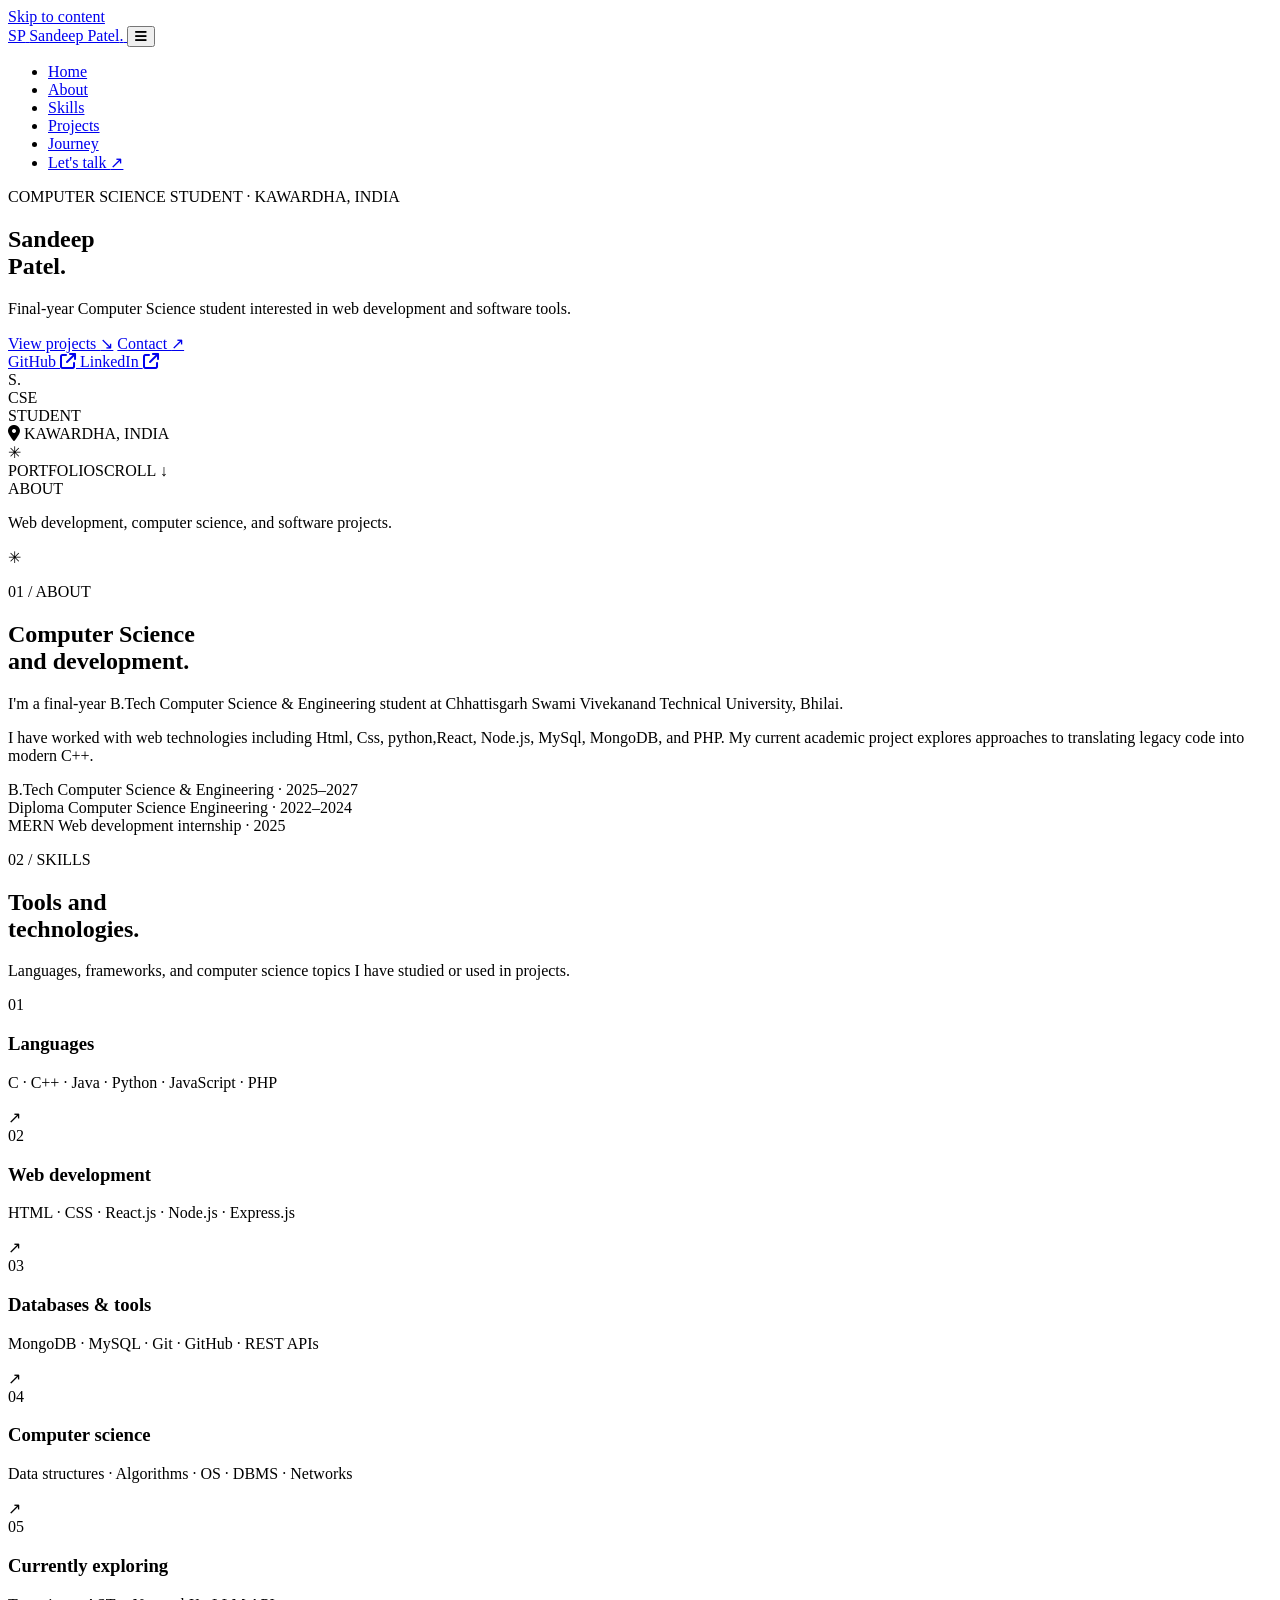
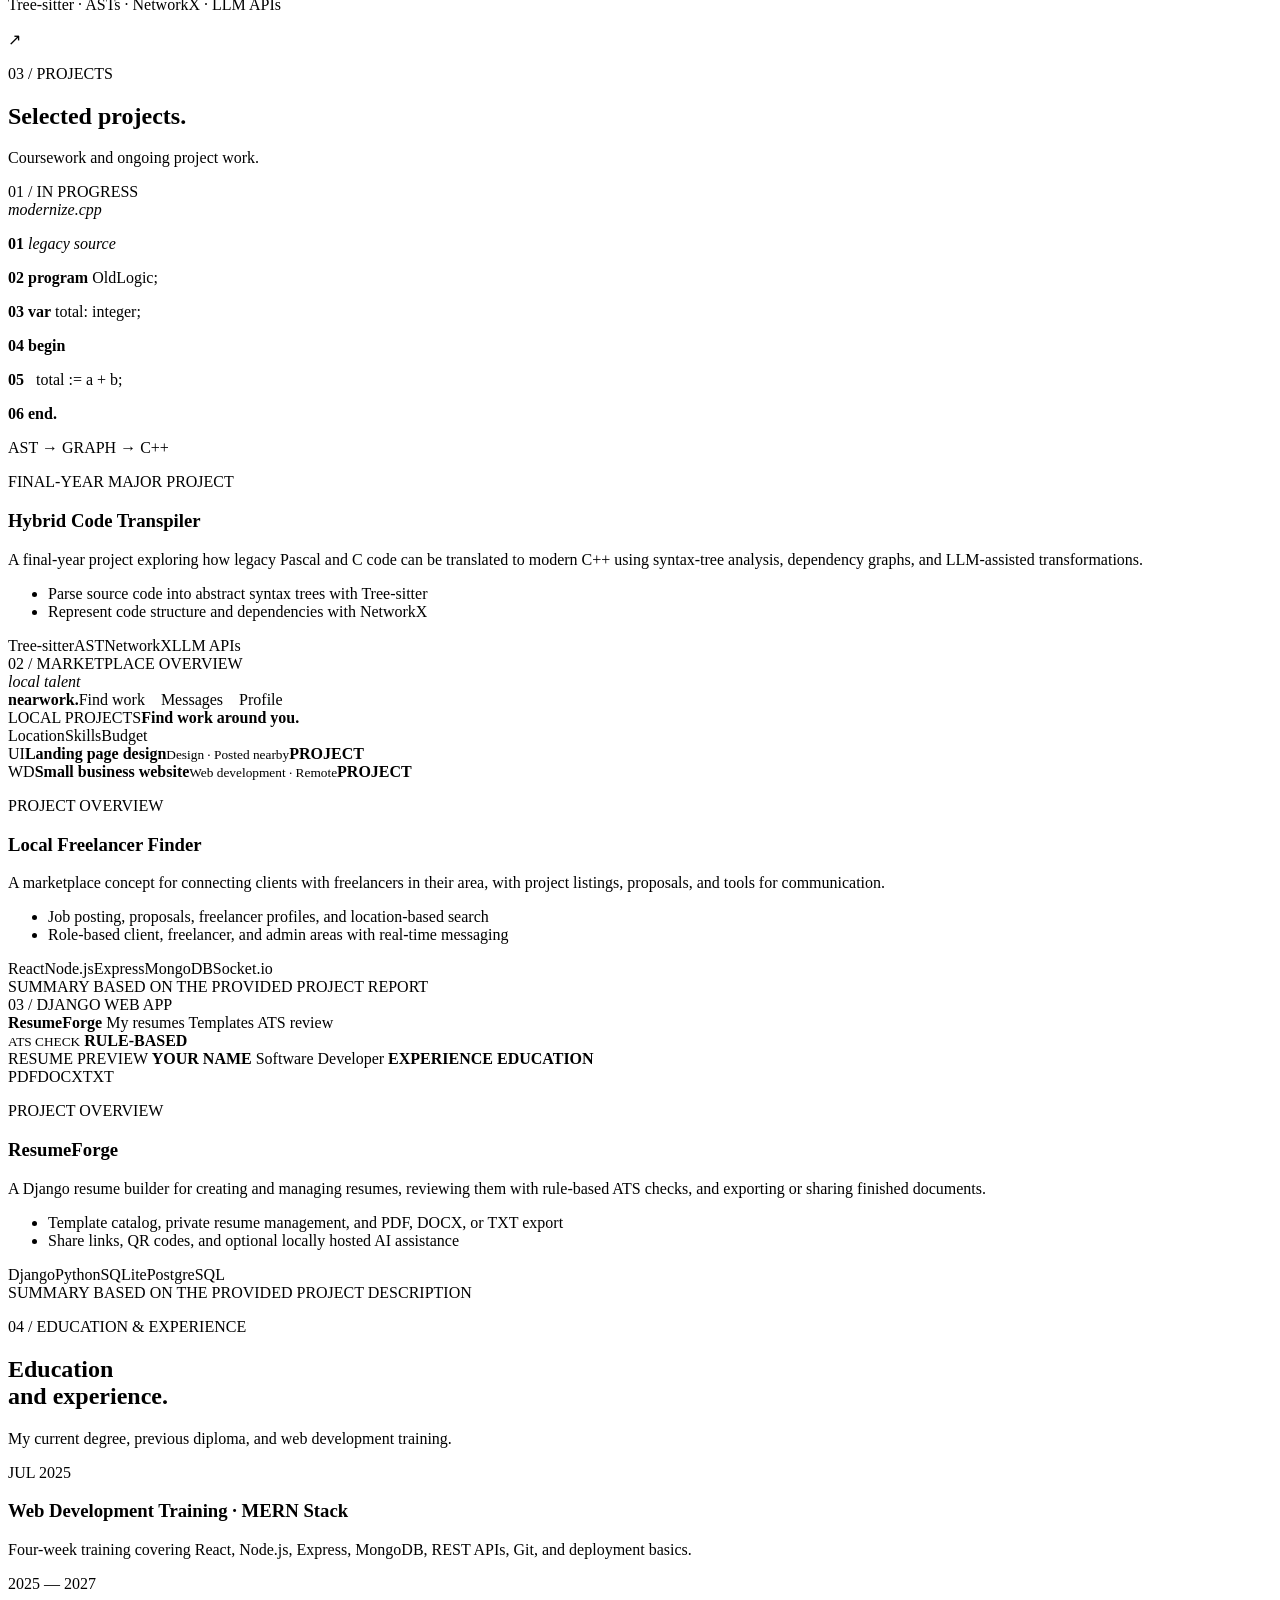
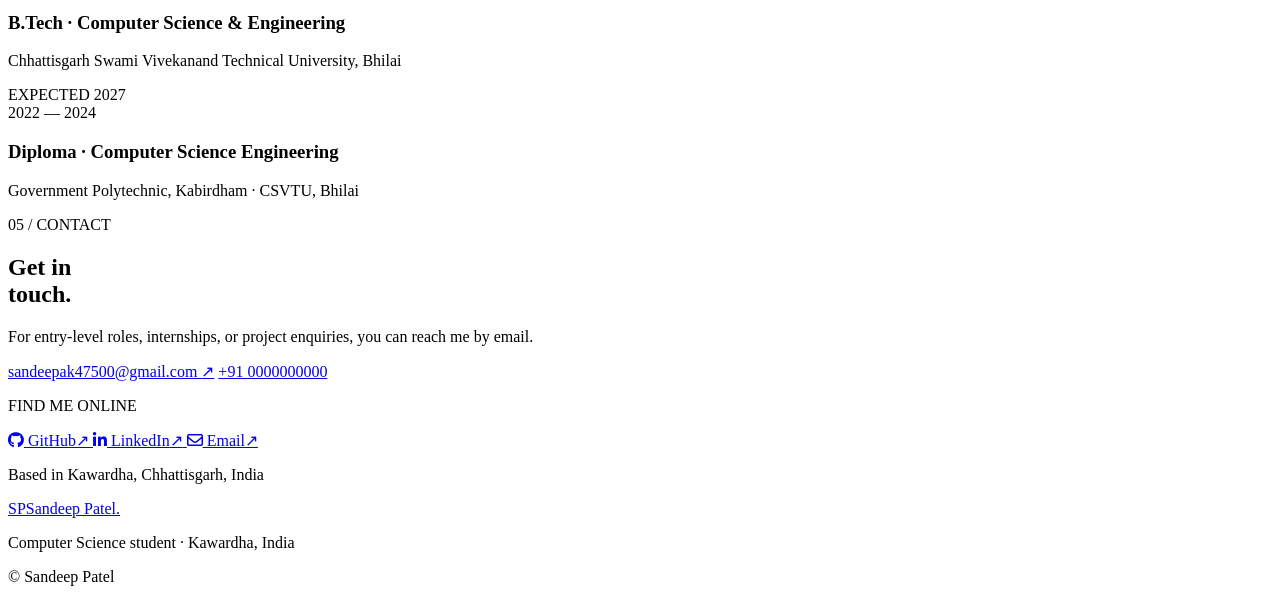
==== index.html @ 293a8e03 "Add files via upload" ====
<!DOCTYPE html>
<html lang="en">
<head>
  <meta charset="UTF-8" />
  <meta name="viewport" content="width=device-width, initial-scale=1.0" />
  <meta name="theme-color" content="#f6f7f4" />
  <meta
    name="description"
    content="Sandeep Patel is a Computer Science student and aspiring full-stack developer building practical web applications and exploring code modernization."
  />
  <meta property="og:type" content="website" />
  <meta property="og:title" content="Sandeep Patel |  Portfolio" />
  <meta
    property="og:description"
    content="Computer Science student, full-stack developer, and curious builder."
  />
  <link rel="preconnect" href="https://fonts.googleapis.com" />
  <link rel="preconnect" href="https://fonts.gstatic.com" crossorigin />
  <link
    href="https://fonts.googleapis.com/css2?family=DM+Mono:wght@400;500&family=DM+Sans:wght@400;500;600;700&family=Manrope:wght@400;500;600;700;800&display=swap"
    rel="stylesheet"
  />
  <link
    rel="stylesheet"
    href="https://cdnjs.cloudflare.com/ajax/libs/font-awesome/6.7.2/css/all.min.css"
  />
  <link rel="stylesheet" href="assets/css/style.css" />
  <script src="assets/js/script.js" defer></script>
  <title>Sandeep Patel |  Portfolio</title>
</head>
<body>
  <a class="skip-link" href="#main">Skip to content</a>

  <header class="site-header">
    <nav class="container navbar" aria-label="Main navigation">
      <a class="brand" href="#home" aria-label="Sandeep Patel, home">
        <span class="brand-mark">SP</span>
        <span>Sandeep Patel<span class="brand-dot">.</span></span>
      </a>

      <button
        class="menu-toggle"
        id="menu-toggle"
        type="button"
        aria-label="Open navigation menu"
        aria-expanded="false"
        aria-controls="nav-links"
      >
        <i class="fa-solid fa-bars" aria-hidden="true"></i>
      </button>

      <ul class="nav-links" id="nav-links">
        <li><a class="nav-link active" href="#home">Home</a></li>
        <li><a class="nav-link" href="#about">About</a></li>
        <li><a class="nav-link" href="#skills">Skills</a></li>
        <li><a class="nav-link" href="#projects">Projects</a></li>
        <li><a class="nav-link" href="#education">Journey</a></li>
        <li><a class="nav-link nav-cta" href="#contact">Let&apos;s talk <span aria-hidden="true">↗</span></a></li>
      </ul>
    </nav>
  </header>

  <main id="main">
    <section class="hero section" id="home">
      <div class="container hero-grid">
        <div class="hero-copy">
          <p class="eyebrow"><span class="availability-dot"></span> COMPUTER SCIENCE STUDENT · KAWARDHA, INDIA</p>
          <h1>Sandeep<br /><span class="serif-accent">Patel.</span></h1>
          <p class="hero-lede">
            Final-year Computer Science student interested in web development
            and software tools.
          </p>
          <div class="hero-actions">
            <a class="button button-dark" href="#projects">View projects <span aria-hidden="true">↘</span></a>
            <a class="text-link" href="#contact">Contact <span aria-hidden="true">↗</span></a>
          </div>
          <div class="social-links" aria-label="Social profiles">
            <a href="https://github.com/sandeep-sp09" target="_blank" rel="noopener noreferrer">
              GitHub <i class="fa-solid fa-arrow-up-right-from-square" aria-hidden="true"></i>
            </a>
            <a href="https://tinyurl.com/y2w8p4ww" target="_blank" rel="noopener noreferrer">
              LinkedIn <i class="fa-solid fa-arrow-up-right-from-square" aria-hidden="true"></i>
            </a>
          </div>
        </div>

        <div class="hero-art" aria-label="Sandeep Patel, computer science student">
          <div class="art-ring ring-one"></div>
          <div class="art-ring ring-two"></div>
          <div class="hero-monogram" aria-hidden="true">S<span>.</span></div>
          <div class="art-note note-top"><span>CSE</span><br />STUDENT</div>
          <div class="art-note note-bottom"><i class="fa-solid fa-location-dot" aria-hidden="true"></i> KAWARDHA, INDIA</div>
          <div class="art-spark" aria-hidden="true">✳</div>
        </div>
      </div>
      <div class="container hero-footer">
        <span>PORTFOLIO</span><span class="hero-rule" aria-hidden="true"></span><span>SCROLL ↓</span>
      </div>
    </section>

    <div class="statement-band">
      <div class="container statement-inner">
        <span class="eyebrow">ABOUT</span>
        <p>Web development, computer science, and software projects.</p>
        <span class="statement-star" aria-hidden="true">✳</span>
      </div>
    </div>

    <section class="section about-section" id="about">
      <div class="container">
        <div class="two-column">
          <div class="section-heading">
            <p class="eyebrow">01 / ABOUT</p>
            <h2>Computer Science<br /><span class="serif-accent">and development.</span></h2>
          </div>
          <div class="about-copy">
            <p class="body-lede">
              I&apos;m a final-year B.Tech Computer Science &amp; Engineering student
              at Chhattisgarh Swami Vivekanand Technical University, Bhilai.
            </p>
            <p>
              I have worked with web technologies including Html, Css, python,React, Node.js,
              MySql, MongoDB, and PHP. My current academic project explores
              approaches to translating legacy code into modern C++.
            </p>
          </div>
        </div>

        <div class="highlights" aria-label="Education and experience">
          <article class="highlight">
            <span class="highlight-value">B.Tech</span>
            <span class="highlight-caption">Computer Science &amp; Engineering · 2025–2027</span>
          </article>
          <article class="highlight">
            <span class="highlight-value">Diploma</span>
            <span class="highlight-caption">Computer Science Engineering · 2022–2024</span>
          </article>
          <article class="highlight">
            <span class="highlight-value">MERN</span>
            <span class="highlight-caption">Web development internship · 2025</span>
          </article>
        </div>
      </div>
    </section>

    <section class="section skills-section" id="skills">
      <div class="container skills-layout">
        <div class="section-heading">
          <p class="eyebrow">02 / SKILLS</p>
          <h2>Tools and<br /><span class="serif-accent">technologies.</span></h2>
          <p class="section-note">Languages, frameworks, and computer science topics I have studied or used in projects.</p>
        </div>
        <div class="skill-list">
          <article class="skill-row">
            <span class="skill-number">01</span>
            <div><h3>Languages</h3><p>C · C++ · Java · Python · JavaScript · PHP</p></div>
            <span class="skill-arrow" aria-hidden="true">↗</span>
          </article>
          <article class="skill-row">
            <span class="skill-number">02</span>
            <div><h3>Web development</h3><p>HTML · CSS · React.js · Node.js · Express.js</p></div>
            <span class="skill-arrow" aria-hidden="true">↗</span>
          </article>
          <article class="skill-row">
            <span class="skill-number">03</span>
            <div><h3>Databases &amp; tools</h3><p>MongoDB · MySQL · Git · GitHub · REST APIs</p></div>
            <span class="skill-arrow" aria-hidden="true">↗</span>
          </article>
          <article class="skill-row">
            <span class="skill-number">04</span>
            <div><h3>Computer science</h3><p>Data structures · Algorithms · OS · DBMS · Networks</p></div>
            <span class="skill-arrow" aria-hidden="true">↗</span>
          </article>
          <article class="skill-row">
            <span class="skill-number">05</span>
            <div><h3>Currently exploring</h3><p>Tree-sitter · ASTs · NetworkX · LLM APIs</p></div>
            <span class="skill-arrow" aria-hidden="true">↗</span>
          </article>
        </div>
      </div>
    </section>

    <section class="section projects-section" id="projects">
      <div class="container">
        <div class="projects-heading">
          <div class="section-heading">
            <p class="eyebrow">03 / PROJECTS</p>
                <h2>Selected <span class="serif-accent">projects.</span></h2>
          </div>
          <p class="section-note">Coursework and ongoing project work.</p>
        </div>

        <div class="project-grid">
          <article class="project-card project-dark">
            <div class="project-art transpiler-art" aria-hidden="true">
              <span class="project-index">01 / IN PROGRESS</span>
              <div class="terminal-window">
                <div class="terminal-heading"><span></span><span></span><span></span><i>modernize.cpp</i></div>
                <div class="terminal-code">
                  <p><b>01</b> <em>legacy source</em></p>
                  <p><b>02</b> <strong>program</strong> OldLogic;</p>
                  <p><b>03</b> <strong>var</strong> total: integer;</p>
                  <p><b>04</b> <strong>begin</strong></p>
                  <p><b>05</b> &nbsp; total := a + b;</p>
                  <p><b>06</b> <strong>end.</strong></p>
                </div>
                <div class="pipeline">AST <span>→</span> GRAPH <span>→</span> C++</div>
              </div>
            </div>
            <div class="project-content">
              <p class="eyebrow">FINAL-YEAR MAJOR PROJECT</p>
              <h3>Hybrid Code Transpiler</h3>
              <p>
                A final-year project exploring how legacy Pascal and C code can
                be translated to modern C++ using syntax-tree analysis,
                dependency graphs, and LLM-assisted transformations.
              </p>
              <ul class="project-points">
                <li>Parse source code into abstract syntax trees with Tree-sitter</li>
                <li>Represent code structure and dependencies with NetworkX</li>
              </ul>
              <div class="tag-list"><span>Tree-sitter</span><span>AST</span><span>NetworkX</span><span>LLM APIs</span></div>
            </div>
          </article>

          <article class="project-card">
            <div class="project-art freelancer-art" aria-hidden="true">
              <span class="project-index">02 / MARKETPLACE OVERVIEW</span>
              <div class="freelance-browser">
                <div class="freelance-browser-bar"><span></span><span></span><span></span><i>local talent</i></div>
                <div class="freelance-dashboard">
                  <div class="freelance-nav"><b>nearwork<span>.</span></b><span>Find work &nbsp;&nbsp; Messages &nbsp;&nbsp; Profile</span></div>
                  <div class="freelance-intro"><span>LOCAL PROJECTS</span><b>Find work around you.</b></div>
                  <div class="freelance-filters"><span>Location</span><span>Skills</span><span>Budget</span></div>
                  <div class="freelance-job"><span class="job-avatar">UI</span><span><b>Landing page design</b><small>Design · Posted nearby</small></span><strong>PROJECT</strong></div>
                  <div class="freelance-job"><span class="job-avatar job-avatar-alt">WD</span><span><b>Small business website</b><small>Web development · Remote</small></span><strong>PROJECT</strong></div>
                </div>
              </div>
            </div>
            <div class="project-content">
              <p class="eyebrow">PROJECT OVERVIEW</p>
              <h3>Local Freelancer Finder</h3>
              <p>
                A marketplace concept for connecting clients with freelancers
                in their area, with project listings, proposals, and tools for
                communication.
              </p>
              <ul class="project-points">
                <li>Job posting, proposals, freelancer profiles, and location-based search</li>
                <li>Role-based client, freelancer, and admin areas with real-time messaging</li>
              </ul>
              <div class="tag-list"><span>React</span><span>Node.js</span><span>Express</span><span>MongoDB</span><span>Socket.io</span></div>
              <span class="overview-note">SUMMARY BASED ON THE PROVIDED PROJECT REPORT</span>
            </div>
          </article>

          <article class="project-card">
            <div class="project-art resumeforge-art" aria-hidden="true">
              <span class="project-index">03 / DJANGO WEB APP</span>
              <div class="resume-editor">
                <div class="resume-tools">
                  <b>ResumeForge</b>
                  <span>My resumes</span>
                  <span>Templates</span>
                  <span>ATS review</span>
                  <div class="ats-meter"><small>ATS CHECK</small>                  <b>RULE-BASED</b><i><span></span></i></div>
                </div>
                <div class="resume-page">
                  <span class="resume-page-kicker">RESUME PREVIEW</span>
                  <b class="resume-person">YOUR NAME</b>
                  <span class="resume-role">Software Developer</span>
                  <span class="resume-divider"></span>
                  <b>EXPERIENCE</b>
                  <i></i><i></i><i class="short-line"></i>
                  <b>EDUCATION</b>
                  <i></i><i class="short-line"></i>
                  <div class="resume-export"><span>PDF</span><span>DOCX</span><span>TXT</span></div>
                </div>
              </div>
            </div>
            <div class="project-content">
              <p class="eyebrow">PROJECT OVERVIEW</p>
              <h3>ResumeForge</h3>
              <p>
                A Django resume builder for creating and managing resumes,
                reviewing them with rule-based ATS checks, and exporting or
                sharing finished documents.
              </p>
              <ul class="project-points">
                <li>Template catalog, private resume management, and PDF, DOCX, or TXT export</li>
                <li>Share links, QR codes, and optional locally hosted AI assistance</li>
              </ul>
              <div class="tag-list"><span>Django</span><span>Python</span><span>SQLite</span><span>PostgreSQL</span></div>
              <span class="overview-note">SUMMARY BASED ON THE PROVIDED PROJECT DESCRIPTION</span>
            </div>
          </article>
        </div>
      </div>
    </section>

    <section class="section journey-section" id="education">
      <div class="container journey-layout">
        <div class="section-heading">
          <p class="eyebrow">04 / EDUCATION &amp; EXPERIENCE</p>
          <h2>Education<br /><span class="serif-accent">and experience.</span></h2>
          <p class="section-note">My current degree, previous diploma, and web development training.</p>
        </div>
        <div class="timeline">
          <article class="timeline-item">
            <span class="timeline-date">JUL 2025</span>
            <div><h3>Web Development Training · MERN Stack</h3><p>Four-week training covering React, Node.js, Express, MongoDB, REST APIs, Git, and deployment basics.</p></div>
          </article>
          <article class="timeline-item">
            <span class="timeline-date">2025 — 2027</span>
            <div><h3>B.Tech · Computer Science &amp; Engineering</h3><p>Chhattisgarh Swami Vivekanand Technical University, Bhilai</p><span class="timeline-meta">EXPECTED 2027</span></div>
          </article>
          <article class="timeline-item">
            <span class="timeline-date">2022 — 2024</span>
            <div><h3>Diploma · Computer Science Engineering</h3><p>Government Polytechnic, Kabirdham · CSVTU, Bhilai</p></div>
          </article>
        </div>
      </div>
    </section>

    <section class="section contact-section" id="contact">
      <div class="container contact-layout">
        <div class="contact-copy">
          <p class="eyebrow">05 / CONTACT</p>
          <h2>Get in<br /><span class="serif-accent">touch.</span></h2>
          <p>For entry-level roles, internships, or project enquiries, you can reach me by email.</p>
          <a class="contact-email" href="mailto:sandeepak47500@gmail.com">sandeepak47500@gmail.com <span aria-hidden="true">↗</span></a>
          <a class="contact-phone" href="tel:+91">+91 0000000000</a>
        </div>
        <div class="contact-card">
          <p class="eyebrow">FIND ME ONLINE</p>
          <a href="https://github.com/sandeep-sp09" target="_blank" rel="noopener noreferrer">
            <span><i class="fa-brands fa-github" aria-hidden="true"></i> GitHub</span><span aria-hidden="true">↗</span>
          </a>
          <a href="https://tinyurl.com/y2w8p4ww" target="_blank" rel="noopener noreferrer">
            <span><i class="fa-brands fa-linkedin-in" aria-hidden="true"></i> LinkedIn</span><span aria-hidden="true">↗</span>
          </a>
          <a href="mailto:sandeepak47500@gmail.com">
            <span><i class="fa-regular fa-envelope" aria-hidden="true"></i> Email</span><span aria-hidden="true">↗</span>
          </a>
          <p class="contact-card-note"><span class="availability-dot"></span> Based in Kawardha, Chhattisgarh, India</p>
        </div>
      </div>
    </section>
  </main>

  <footer class="site-footer">
    <div class="container footer-inner">
      <a class="brand footer-brand" href="#home"><span class="brand-mark">SP</span><span>Sandeep Patel<span class="brand-dot">.</span></span></a>
      <p>Computer Science student · Kawardha, India</p>
      <span class="footer-copyright">© <span id="current-year"></span> Sandeep Patel</span>
    </div>
  </footer>
</body>
</html>
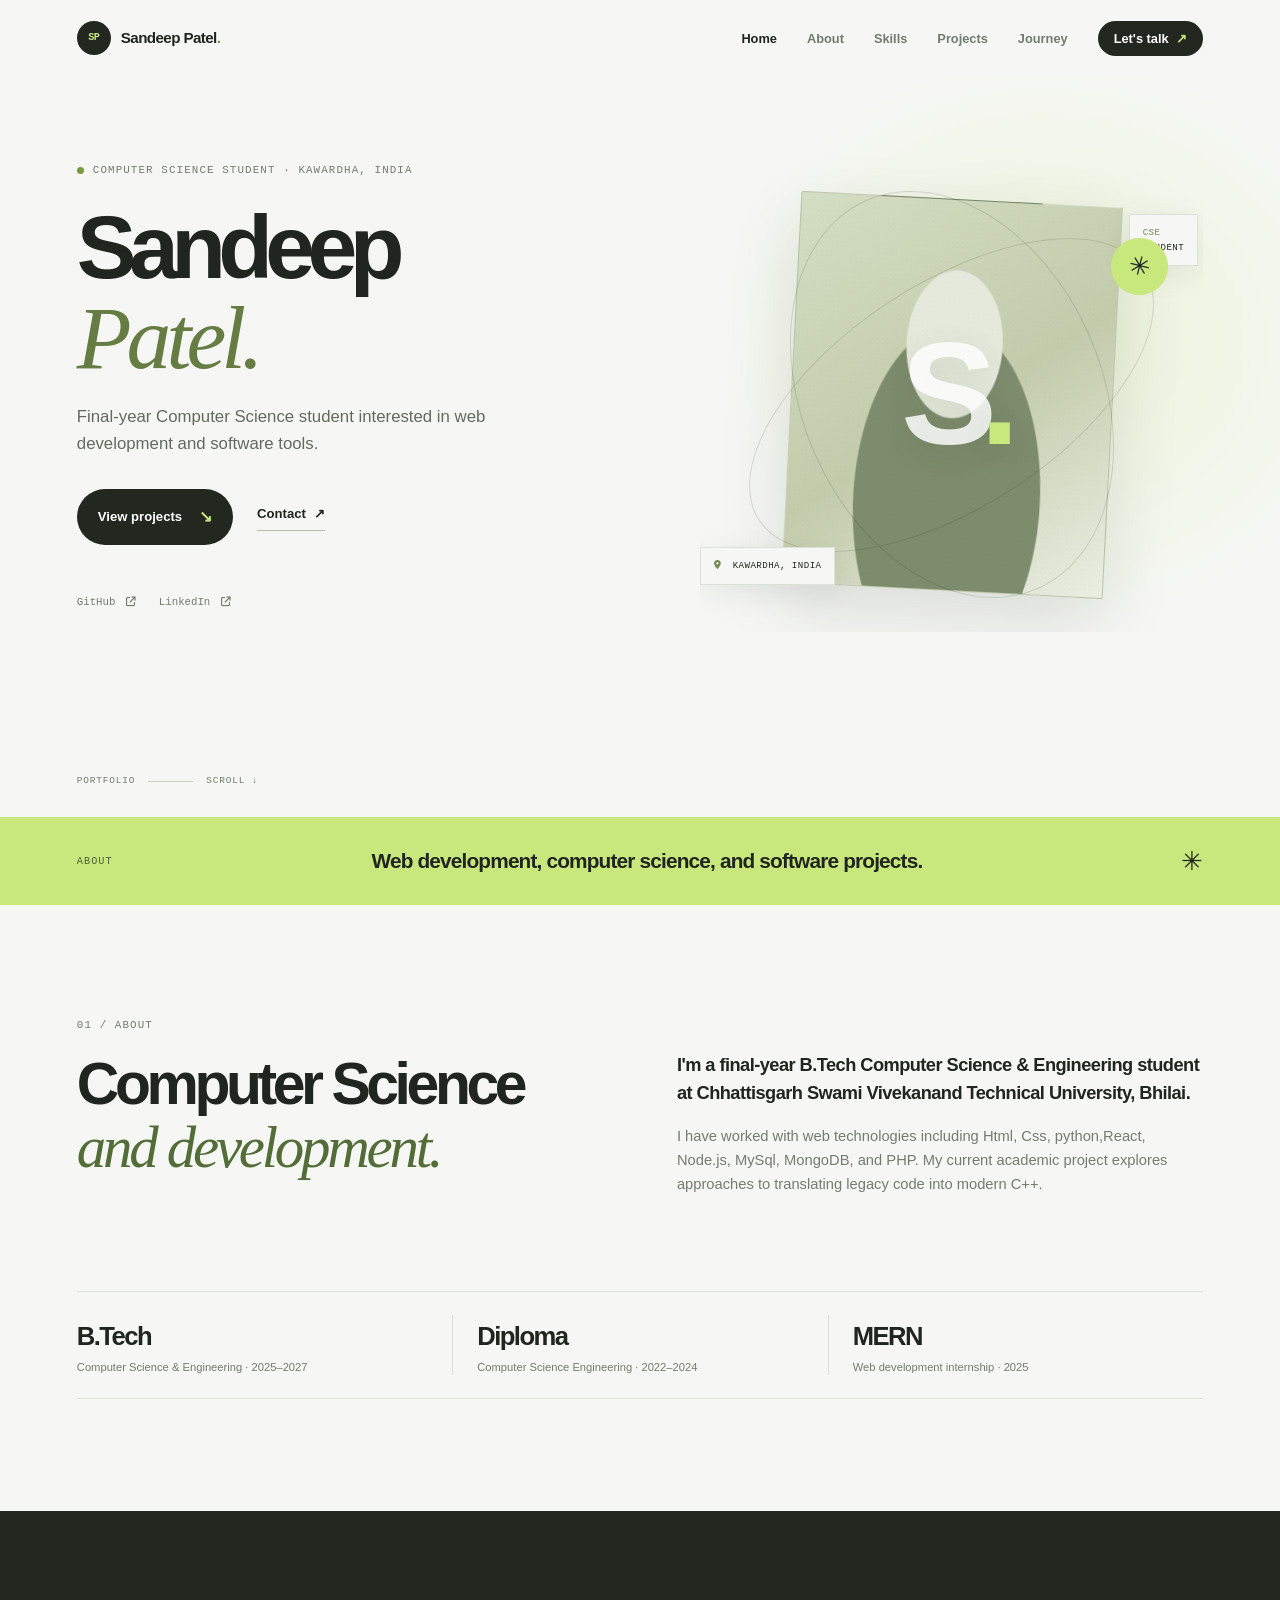
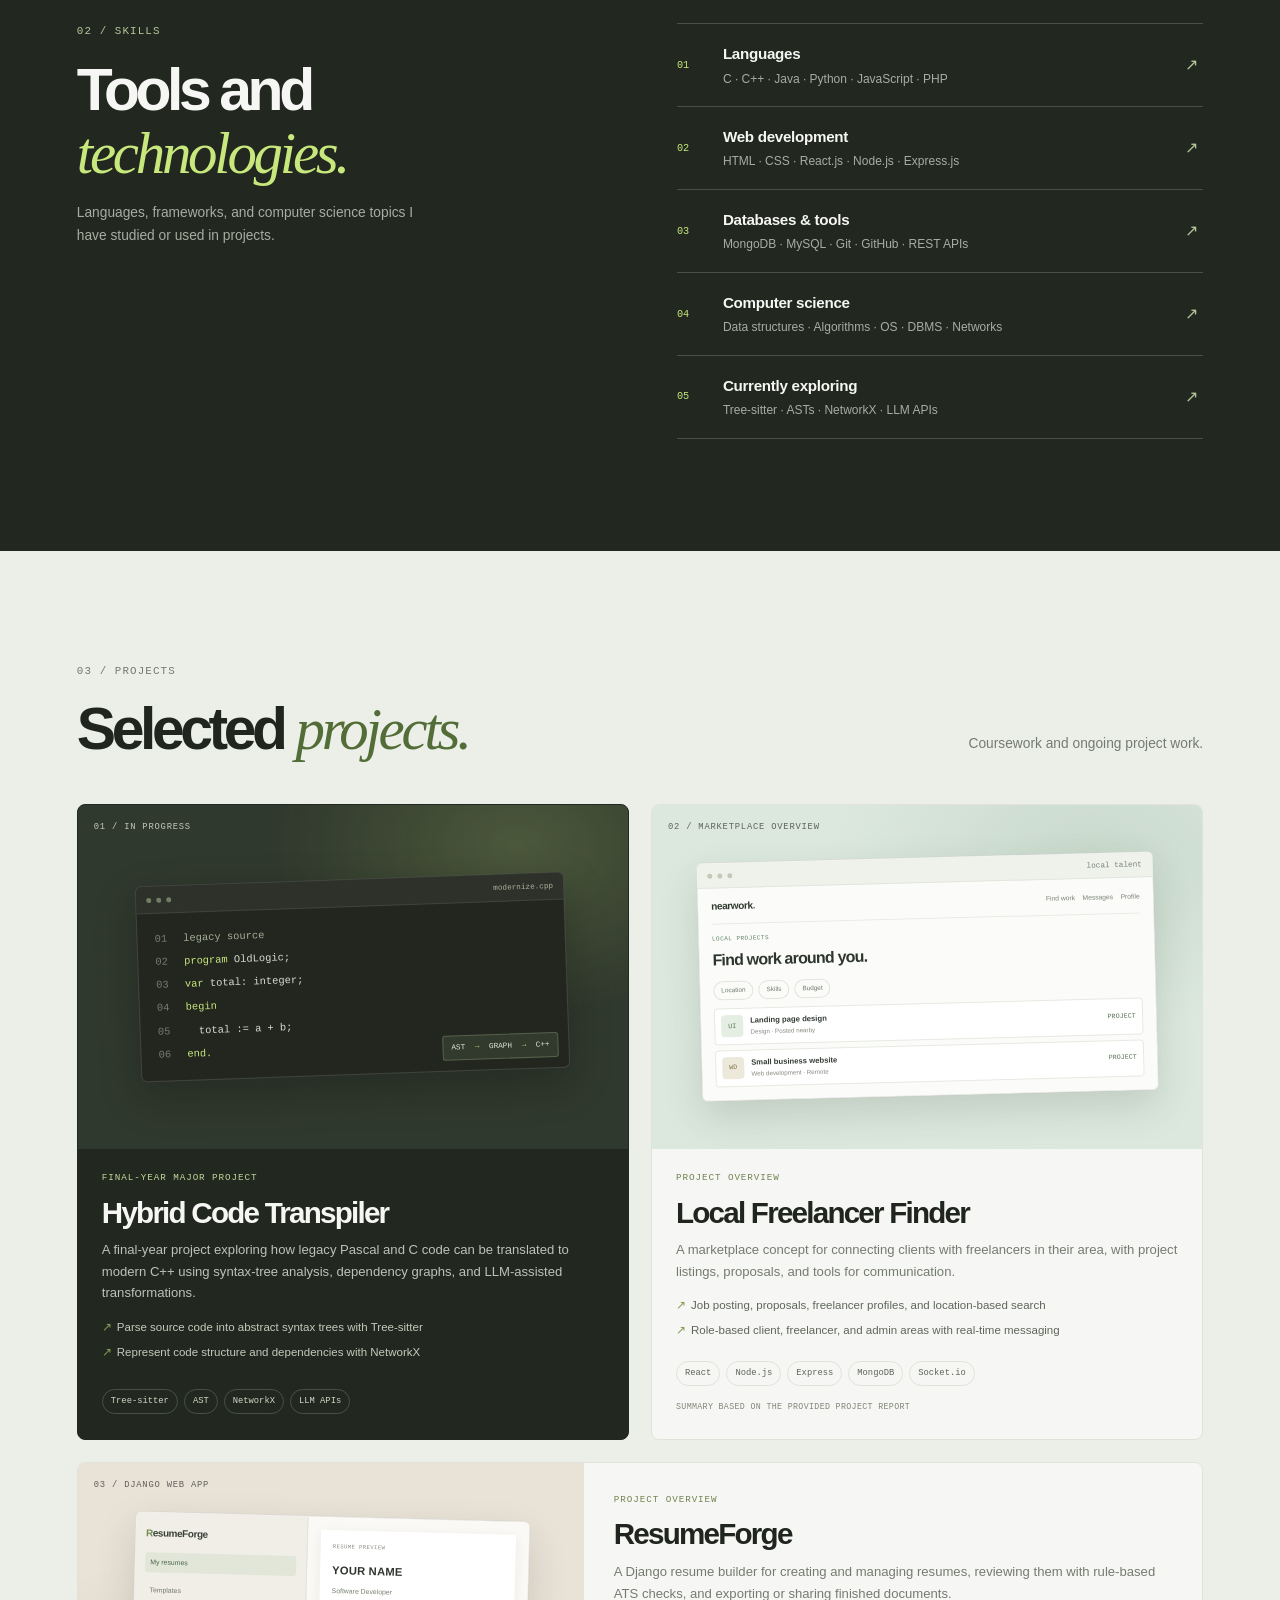
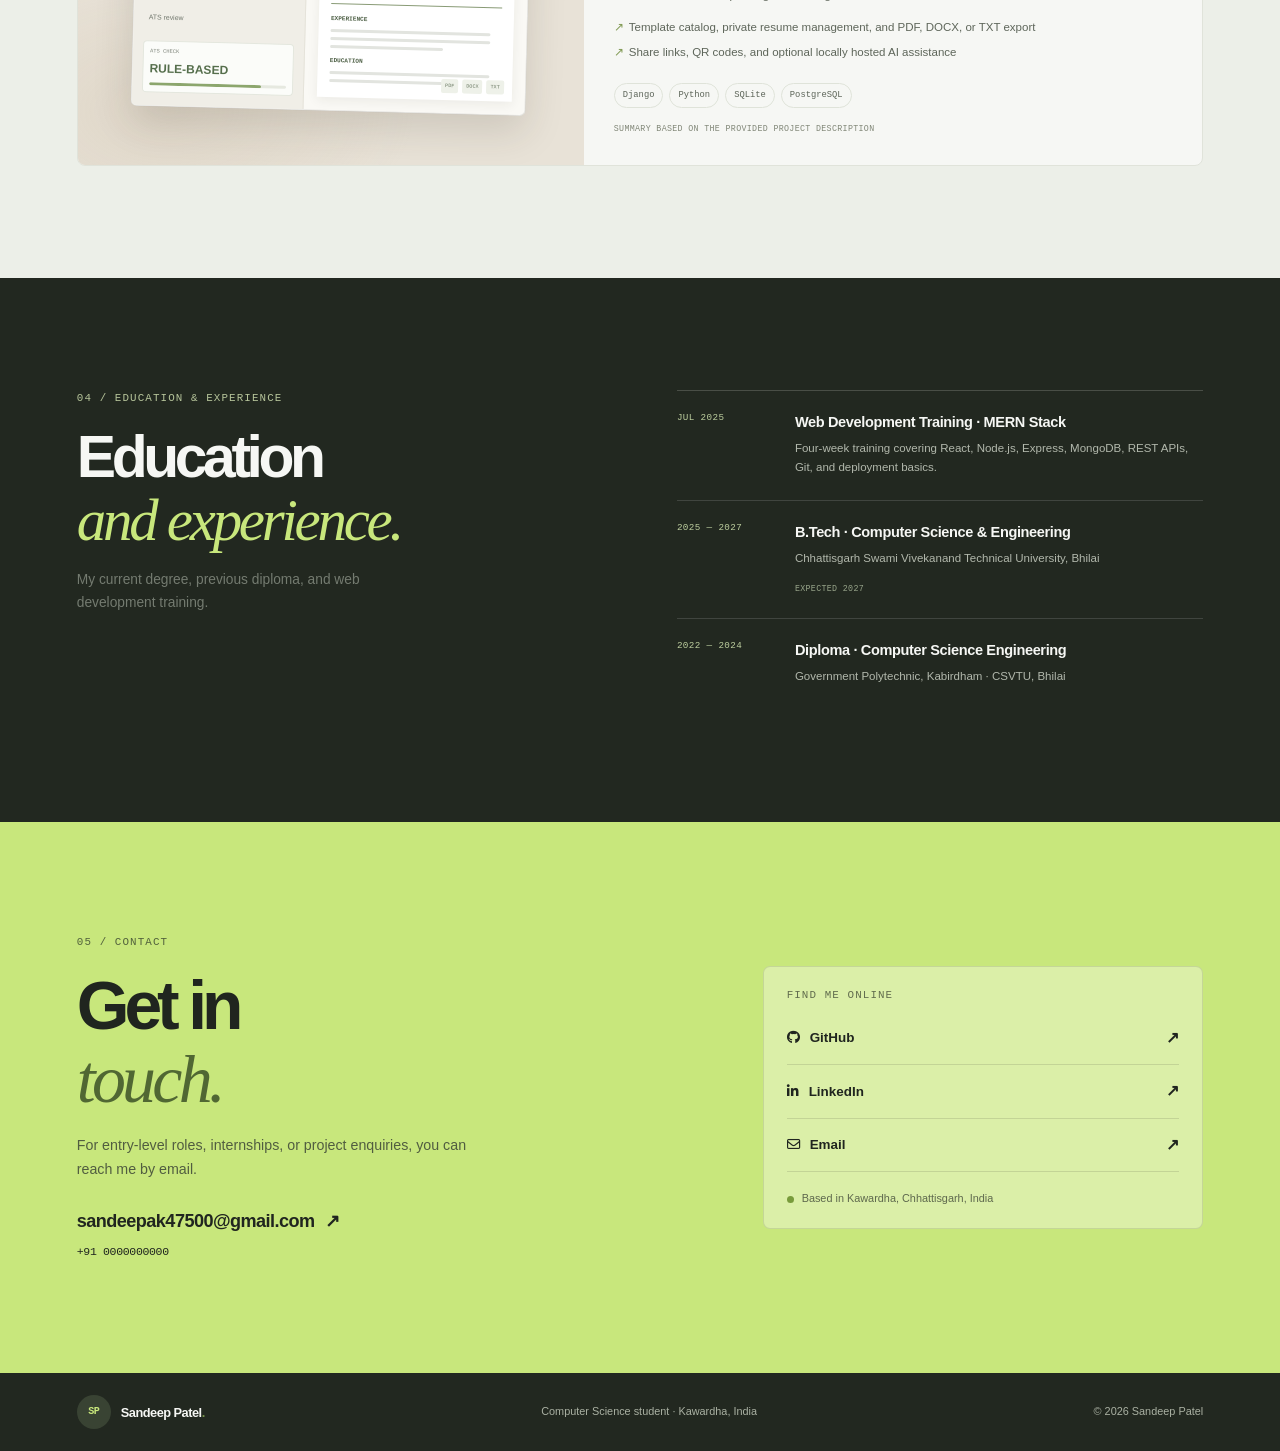
==== commit 59051705: "reference path updated" ====
--- a/index.html
+++ b/index.html
@@ -24,8 +24,8 @@
     rel="stylesheet"
     href="https://cdnjs.cloudflare.com/ajax/libs/font-awesome/6.7.2/css/all.min.css"
   />
-  <link rel="stylesheet" href="assets/css/style.css" />
-  <script src="assets/js/script.js" defer></script>
+  <link rel="stylesheet" href="./style.css" />
+  <script src="./script.js" defer></script>
   <title>Sandeep Patel |  Portfolio</title>
 </head>
 <body>
--- a/style.css
+++ b/style.css
@@ -0,0 +1,1756 @@
+:root {
+  --paper: #f6f7f4;
+  --paper-alt: #ecefe8;
+  --ink: #20251f;
+  --muted: #747b70;
+  --line: #dce1d8;
+  --green: #c8e77c;
+  --green-dark: #526d37;
+  --night: #222820;
+  --night-soft: #2b342a;
+  --sans: "DM Sans", "Segoe UI", sans-serif;
+  --display: "Manrope", "Segoe UI", sans-serif;
+  --serif: Georgia, "Times New Roman", serif;
+  --mono: "DM Mono", Consolas, monospace;
+  --content: 1160px;
+}
+
+* {
+  box-sizing: border-box;
+  margin: 0;
+  padding: 0;
+}
+
+html {
+  overflow-x: hidden;
+  scroll-behavior: smooth;
+  scroll-padding-top: 84px;
+}
+
+body {
+  background: var(--paper);
+  color: var(--ink);
+  font-family: var(--sans);
+  line-height: 1.65;
+  overflow-x: hidden;
+}
+
+img,
+svg,
+video,
+canvas {
+  height: auto;
+  max-width: 100%;
+}
+
+a {
+  color: inherit;
+  text-decoration: none;
+}
+
+button {
+  color: inherit;
+  font: inherit;
+}
+
+::selection {
+  background: var(--green);
+  color: var(--ink);
+}
+
+.container {
+  margin-inline: auto;
+  width: min(88%, var(--content));
+}
+
+.section {
+  padding: 112px 0;
+}
+
+.skip-link {
+  background: var(--night);
+  color: white;
+  left: 12px;
+  padding: 10px 14px;
+  position: absolute;
+  top: -55px;
+  z-index: 2000;
+}
+
+.skip-link:focus {
+  top: 12px;
+}
+
+.eyebrow {
+  color: var(--muted);
+  font-family: var(--mono);
+  font-size: 0.68rem;
+  letter-spacing: 0.1em;
+  line-height: 1.6;
+}
+
+.serif-accent {
+  color: var(--green-dark);
+  font-family: var(--serif);
+  font-style: italic;
+  font-weight: 400;
+  letter-spacing: -0.055em;
+}
+
+.site-header {
+  background: rgb(246 247 244 / 92%);
+  border-bottom: 1px solid transparent;
+  position: sticky;
+  top: 0;
+  transition: border-color 180ms ease;
+  z-index: 1000;
+  backdrop-filter: blur(14px);
+}
+
+.site-header.scrolled {
+  border-bottom-color: var(--line);
+}
+
+.navbar {
+  align-items: center;
+  display: flex;
+  justify-content: space-between;
+  min-height: 76px;
+}
+
+.brand {
+  align-items: center;
+  display: inline-flex;
+  font-family: var(--display);
+  font-size: 0.95rem;
+  font-weight: 800;
+  gap: 10px;
+  letter-spacing: -0.04em;
+}
+
+.brand-mark {
+  align-items: center;
+  background: var(--night);
+  border-radius: 50%;
+  color: var(--green);
+  display: inline-flex;
+  font-family: var(--mono);
+  font-size: 0.63rem;
+  height: 34px;
+  justify-content: center;
+  width: 34px;
+}
+
+.brand-dot {
+  color: #78954e;
+}
+
+.nav-links {
+  align-items: center;
+  display: flex;
+  gap: 30px;
+  list-style: none;
+}
+
+.nav-link {
+  color: var(--muted);
+  font-size: 0.8rem;
+  font-weight: 600;
+  transition: color 160ms ease;
+}
+
+.nav-link:hover,
+.nav-link.active {
+  color: var(--ink);
+}
+
+.nav-cta {
+  background: var(--night);
+  border-radius: 99px;
+  color: white;
+  padding: 10px 16px;
+}
+
+.nav-cta span {
+  color: var(--green);
+  margin-left: 4px;
+}
+
+.nav-cta:hover,
+.nav-cta.active {
+  color: var(--green);
+}
+
+.menu-toggle {
+  background: transparent;
+  border: 0;
+  display: none;
+  font-size: 1.2rem;
+}
+
+.hero {
+  display: flex;
+  flex-direction: column;
+  justify-content: center;
+  min-height: min(740px, calc(100vh - 76px));
+  overflow: hidden;
+  padding: 65px 0 28px;
+  position: relative;
+}
+
+.hero::before {
+  background: radial-gradient(ellipse, rgb(200 231 124 / 24%), transparent 68%);
+  content: "";
+  height: 590px;
+  pointer-events: none;
+  position: absolute;
+  right: -110px;
+  top: -30px;
+  width: 690px;
+}
+
+.hero-grid {
+  align-items: center;
+  display: grid;
+  gap: 6%;
+  grid-template-columns: minmax(0, 1.05fr) minmax(0, 0.95fr);
+  position: relative;
+}
+
+.hero-copy {
+  min-width: 0;
+  padding: 20px 0 35px;
+  position: relative;
+  z-index: 2;
+}
+
+.hero-copy > .eyebrow {
+  align-items: center;
+  display: flex;
+  gap: 9px;
+}
+
+.availability-dot {
+  background: #789b3b;
+  border-radius: 50%;
+  display: inline-block;
+  height: 7px;
+  width: 7px;
+}
+
+.hero h1 {
+  font-family: var(--display);
+  font-size: clamp(3.4rem, 7vw, 6.25rem);
+  letter-spacing: -0.085em;
+  line-height: 1;
+  margin: 24px 0 20px;
+}
+
+.hero h1 .serif-accent {
+  color: #657c42;
+}
+
+.hero-lede {
+  color: #626a5f;
+  font-size: 1.05rem;
+  max-width: 485px;
+}
+
+.hero-actions {
+  align-items: center;
+  display: flex;
+  flex-wrap: wrap;
+  gap: 24px;
+  margin-top: 31px;
+}
+
+.button {
+  align-items: center;
+  border: 1px solid transparent;
+  border-radius: 99px;
+  display: inline-flex;
+  font-size: 0.82rem;
+  font-weight: 700;
+  gap: 17px;
+  justify-content: center;
+  padding: 14px 20px;
+  transition: background 180ms ease, color 180ms ease, transform 180ms ease;
+}
+
+.button:hover {
+  transform: translateY(-2px);
+}
+
+.button-dark {
+  background: var(--night);
+  color: white;
+}
+
+.button-dark:hover {
+  background: #414b3c;
+}
+
+.button-dark span {
+  color: var(--green);
+  font-size: 1rem;
+}
+
+.text-link {
+  border-bottom: 1px solid #b7beb0;
+  font-size: 0.82rem;
+  font-weight: 700;
+  padding-bottom: 5px;
+  transition: border-color 180ms ease;
+}
+
+.text-link:hover {
+  border-color: var(--ink);
+}
+
+.text-link span {
+  margin-left: 4px;
+}
+
+.social-links {
+  display: flex;
+  gap: 23px;
+  margin-top: 49px;
+}
+
+.social-links a {
+  color: var(--muted);
+  font-family: var(--mono);
+  font-size: 0.67rem;
+  transition: color 160ms ease;
+}
+
+.social-links a:hover {
+  color: var(--ink);
+}
+
+.social-links i {
+  font-size: 0.6rem;
+  margin-left: 4px;
+}
+
+.hero-art {
+  align-items: center;
+  display: flex;
+  justify-content: center;
+  min-height: 475px;
+  min-width: 0;
+  overflow: hidden;
+  position: relative;
+}
+
+.hero-art::before {
+  background:
+    radial-gradient(ellipse at 50% 37%, #e5e9dc 0 21%, transparent 21.5%),
+    radial-gradient(ellipse at 50% 77%, #7d8c6c 0 41%, transparent 41.5%),
+    linear-gradient(145deg, #d4dec4, #c2cbaa 53%, #ebeee3);
+  border: 1px solid rgb(32 37 31 / 8%);
+  box-shadow: 0 25px 70px rgb(35 44 28 / 12%);
+  content: "";
+  height: 390px;
+  position: absolute;
+  transform: rotate(3deg);
+  width: min(320px, 75%);
+}
+
+.hero-art::after {
+  background-image: radial-gradient(rgb(32 37 31 / 13%) 0.7px, transparent 0.7px);
+  background-size: 5px 5px;
+  content: "";
+  height: 390px;
+  opacity: 0.2;
+  pointer-events: none;
+  position: absolute;
+  transform: rotate(3deg);
+  width: min(320px, 75%);
+}
+
+.art-ring {
+  border: 1px solid rgb(32 37 31 / 14%);
+  border-radius: 50%;
+  height: 425px;
+  position: absolute;
+  transform: rotate(-24deg);
+  width: min(300px, 100%);
+}
+
+.ring-two {
+  height: 460px;
+  transform: rotate(57deg);
+  width: min(225px, 85%);
+}
+
+.hero-monogram {
+  color: rgb(255 255 255 / 83%);
+  font-family: var(--display);
+  font-size: 9rem;
+  font-weight: 800;
+  letter-spacing: -0.12em;
+  position: relative;
+  text-shadow: 0 8px 30px rgb(42 54 35 / 12%);
+  z-index: 1;
+}
+
+.hero-monogram span {
+  color: var(--green);
+}
+
+.art-note {
+  background: var(--paper);
+  border: 1px solid var(--line);
+  box-shadow: 0 8px 30px rgb(30 36 27 / 8%);
+  font-family: var(--mono);
+  font-size: 0.57rem;
+  letter-spacing: 0.05em;
+  padding: 10px 13px;
+  position: absolute;
+  z-index: 3;
+}
+
+.note-top {
+  right: 1%;
+  top: 12%;
+}
+
+.note-top span {
+  color: #738a56;
+}
+
+.note-bottom {
+  bottom: 10%;
+  left: 0;
+}
+
+.note-bottom i {
+  color: #738a56;
+  margin-right: 5px;
+}
+
+.art-spark {
+  align-items: center;
+  background: var(--green);
+  border-radius: 50%;
+  color: var(--night);
+  display: flex;
+  font-size: 1.6rem;
+  height: 57px;
+  justify-content: center;
+  position: absolute;
+  right: 7%;
+  top: 17%;
+  transform: rotate(14deg);
+  width: 57px;
+  z-index: 3;
+}
+
+.hero-footer {
+  align-items: center;
+  color: var(--muted);
+  display: flex;
+  font-family: var(--mono);
+  font-size: 0.59rem;
+  gap: 13px;
+  letter-spacing: 0.09em;
+  margin-top: auto;
+  padding-top: 18px;
+}
+
+.hero-rule {
+  background: #c8cec2;
+  height: 1px;
+  width: 45px;
+}
+
+.statement-band {
+  background: var(--green);
+  padding: 23px 0;
+}
+
+.statement-inner {
+  align-items: center;
+  display: flex;
+  justify-content: space-between;
+}
+
+.statement-band .eyebrow {
+  color: #52613c;
+  font-size: 0.64rem;
+}
+
+.statement-inner > p {
+  font-family: var(--display);
+  font-size: clamp(0.98rem, 1.8vw, 1.3rem);
+  font-weight: 700;
+  letter-spacing: -0.04em;
+}
+
+.statement-star {
+  font-size: 1.6rem;
+}
+
+.two-column,
+.skills-layout,
+.journey-layout,
+.contact-layout {
+  display: grid;
+  gap: 11%;
+  grid-template-columns: 0.95fr 1.05fr;
+}
+
+.section-heading,
+.about-copy,
+.skills-layout > *,
+.journey-layout > *,
+.contact-layout > *,
+.project-content {
+  min-width: 0;
+}
+
+.section-heading h2,
+.contact-copy h2 {
+  font-family: var(--display);
+  font-size: clamp(2.55rem, 4.6vw, 4rem);
+  letter-spacing: -0.075em;
+  line-height: 1.08;
+  margin-top: 17px;
+}
+
+.about-copy {
+  padding-top: 34px;
+}
+
+.about-copy p {
+  color: var(--muted);
+  font-size: 0.92rem;
+  margin-bottom: 16px;
+  max-width: 570px;
+}
+
+.about-copy .body-lede {
+  color: var(--ink);
+  font-family: var(--display);
+  font-size: 1.14rem;
+  font-weight: 600;
+  letter-spacing: -0.03em;
+  line-height: 1.55;
+}
+
+.highlights {
+  border-bottom: 1px solid var(--line);
+  border-top: 1px solid var(--line);
+  display: grid;
+  grid-template-columns: repeat(3, minmax(0, 1fr));
+  margin-top: 78px;
+  padding: 23px 0;
+}
+
+.highlight {
+  display: flex;
+  flex-direction: column;
+  gap: 3px;
+  min-width: 0;
+  padding: 0 24px;
+}
+
+.highlight:first-child {
+  padding-left: 0;
+}
+
+.highlight + .highlight {
+  border-left: 1px solid var(--line);
+}
+
+.highlight-value {
+  font-family: var(--display);
+  font-size: 1.6rem;
+  font-weight: 800;
+  letter-spacing: -0.06em;
+}
+
+.highlight-value span {
+  color: var(--muted);
+  font-size: 0.88rem;
+}
+
+.highlight-caption {
+  color: var(--muted);
+  font-size: 0.7rem;
+  line-height: 1.4;
+}
+
+.skills-section,
+.journey-section {
+  background: var(--night);
+  color: var(--paper);
+}
+
+.skills-section .eyebrow,
+.journey-section .eyebrow {
+  color: #b6c49a;
+}
+
+.skills-section .section-heading h2,
+.journey-section .section-heading h2 {
+  color: var(--paper);
+}
+
+.skills-section .serif-accent,
+.journey-section .serif-accent {
+  color: var(--green);
+}
+
+.section-note {
+  color: var(--muted);
+  font-size: 0.86rem;
+  margin-top: 16px;
+  max-width: 340px;
+}
+
+.skills-section .section-note {
+  color: #a8ada0;
+}
+
+.skill-list {
+  border-top: 1px solid rgb(246 247 244 / 18%);
+}
+
+.skill-row {
+  align-items: center;
+  border-bottom: 1px solid rgb(246 247 244 / 18%);
+  display: grid;
+  gap: 16px;
+  grid-template-columns: 30px 1fr 18px;
+  padding: 17px 0;
+}
+
+.skill-number {
+  color: var(--green);
+  font-family: var(--mono);
+  font-size: 0.64rem;
+}
+
+.skill-row h3 {
+  font-family: var(--display);
+  font-size: 0.95rem;
+  letter-spacing: -0.02em;
+}
+
+.skill-row p {
+  color: #a8ada0;
+  font-size: 0.75rem;
+  margin-top: 3px;
+}
+
+.skill-arrow {
+  color: #b6c49a;
+}
+
+.projects-section {
+  background: var(--paper-alt);
+}
+
+.projects-heading {
+  align-items: end;
+  display: flex;
+  justify-content: space-between;
+  margin-bottom: 42px;
+}
+
+.projects-heading .section-heading {
+  margin: 0;
+}
+
+.projects-heading .section-note {
+  margin-bottom: 6px;
+}
+
+.project-grid {
+  display: grid;
+  gap: 22px;
+  grid-template-columns: repeat(2, minmax(0, 1fr));
+}
+
+.project-card {
+  background: var(--paper);
+  border: 1px solid #e0e3da;
+  border-radius: 8px;
+  display: flex;
+  flex-direction: column;
+  min-width: 0;
+  overflow: hidden;
+  transition: box-shadow 200ms ease, transform 200ms ease;
+}
+
+.project-card:hover {
+  box-shadow: 0 18px 44px rgb(34 40 32 / 10%);
+  transform: translateY(-4px);
+}
+
+.project-dark {
+  background: var(--night);
+  border-color: var(--night);
+  color: var(--paper);
+}
+
+.project-card:last-child {
+  display: grid;
+  grid-column: 1 / -1;
+  grid-template-columns: 0.9fr 1.1fr;
+}
+
+.project-card:last-child .project-art {
+  aspect-ratio: auto;
+  min-height: 270px;
+}
+
+.project-card:last-child .project-content {
+  padding: 30px;
+}
+
+.project-art {
+  align-items: center;
+  aspect-ratio: 1.6 / 1;
+  display: flex;
+  justify-content: center;
+  min-height: 180px;
+  overflow: hidden;
+  position: relative;
+}
+
+.transpiler-art {
+  background:
+    radial-gradient(ellipse at 80% 12%, rgb(200 231 124 / 18%), transparent 39%),
+    #30392d;
+}
+
+.freelancer-art {
+  background:
+    radial-gradient(ellipse at 80% 16%, rgb(115 151 125 / 18%), transparent 42%),
+    #dce8de;
+}
+
+.resumeforge-art {
+  background:
+    radial-gradient(ellipse at 18% 82%, rgb(187 167 139 / 20%), transparent 42%),
+    #e8e2d7;
+}
+
+.project-index {
+  color: rgb(32 37 31 / 68%);
+  font-family: var(--mono);
+  font-size: 0.55rem;
+  left: 16px;
+  letter-spacing: 0.09em;
+  position: absolute;
+  top: 15px;
+}
+
+.project-dark .project-index {
+  color: #c3c9b8;
+}
+
+.terminal-window {
+  background: #22261f;
+  border: 1px solid rgb(246 247 244 / 14%);
+  border-radius: 6px;
+  box-shadow: 0 15px 40px rgb(10 14 9 / 28%);
+  overflow: hidden;
+  position: relative;
+  transform: rotate(-2deg);
+  width: 78%;
+}
+
+.terminal-heading,
+.freelance-browser-bar {
+  align-items: center;
+  background: rgb(255 255 255 / 5%);
+  border-bottom: 1px solid rgb(255 255 255 / 9%);
+  display: flex;
+  gap: 5px;
+  height: 27px;
+  padding: 0 10px;
+}
+
+.terminal-heading > span,
+.freelance-browser-bar > span {
+  background: #737d65;
+  border-radius: 50%;
+  height: 5px;
+  width: 5px;
+}
+
+.terminal-heading i,
+.freelance-browser-bar i {
+  color: #abb39e;
+  font-family: var(--mono);
+  font-size: 0.48rem;
+  font-style: normal;
+  margin-left: auto;
+}
+
+.terminal-code {
+  display: grid;
+  gap: 6px;
+  padding: 17px;
+}
+
+.terminal-code p {
+  color: #d8ddcf;
+  font-family: var(--mono);
+  font-size: clamp(0.49rem, 1vw, 0.65rem);
+  white-space: nowrap;
+}
+
+.terminal-code b {
+  color: #777e6e;
+  font-weight: 400;
+  margin-right: 10px;
+}
+
+.terminal-code em {
+  color: #a5ae96;
+  font-style: normal;
+}
+
+.terminal-code strong {
+  color: var(--green);
+  font-weight: 500;
+}
+
+.pipeline {
+  background: #313a2d;
+  border: 1px solid #56614b;
+  border-radius: 3px;
+  bottom: 10px;
+  color: #e0e5d7;
+  font-family: var(--mono);
+  font-size: 0.48rem;
+  padding: 5px 8px;
+  position: absolute;
+  right: 10px;
+}
+
+.pipeline span {
+  color: var(--green);
+  margin: 0 5px;
+}
+
+.freelance-browser {
+  background: #fbfcf9;
+  border: 1px solid rgb(32 37 31 / 10%);
+  border-radius: 6px;
+  box-shadow: 0 16px 38px rgb(39 51 34 / 15%);
+  overflow: hidden;
+  transform: rotate(-1.5deg);
+  width: 83%;
+}
+
+.freelance-browser-bar {
+  background: #eef2eb;
+  border-bottom-color: #e2e6dd;
+  height: 25px;
+}
+
+.freelance-browser-bar > span {
+  background: #c2c9b8;
+  height: 5px;
+  width: 5px;
+}
+
+.freelance-browser-bar i {
+  color: #7a8273;
+}
+
+.freelance-dashboard {
+  padding: 10px 13px 13px;
+}
+
+.freelance-nav {
+  align-items: center;
+  border-bottom: 1px solid #e9ece5;
+  color: #7b8278;
+  display: flex;
+  font-size: 0.42rem;
+  justify-content: space-between;
+  padding-bottom: 8px;
+}
+
+.freelance-nav b {
+  color: #303930;
+  font-family: var(--display);
+  font-size: 0.63rem;
+  letter-spacing: -0.04em;
+}
+
+.freelance-nav b span {
+  color: #63835e;
+}
+
+.freelance-intro {
+  display: flex;
+  flex-direction: column;
+  gap: 3px;
+  margin: 10px 0 8px;
+}
+
+.freelance-intro span {
+  color: #648267;
+  font-family: var(--mono);
+  font-size: 0.38rem;
+  letter-spacing: 0.07em;
+}
+
+.freelance-intro b {
+  color: #2d352e;
+  font-family: var(--display);
+  font-size: clamp(0.77rem, 1.5vw, 1rem);
+  letter-spacing: -0.05em;
+}
+
+.freelance-filters {
+  display: flex;
+  gap: 5px;
+  margin-bottom: 8px;
+}
+
+.freelance-filters span {
+  border: 1px solid #e0e5dd;
+  border-radius: 99px;
+  color: #717a70;
+  font-size: 0.4rem;
+  padding: 3px 7px;
+}
+
+.freelance-job {
+  align-items: center;
+  background: white;
+  border: 1px solid #e6eae2;
+  border-radius: 4px;
+  display: grid;
+  gap: 7px;
+  grid-template-columns: 22px minmax(0, 1fr) auto;
+  margin-top: 5px;
+  padding: 6px;
+}
+
+.job-avatar {
+  align-items: center;
+  background: #e4eee2;
+  border-radius: 4px;
+  color: #587a55;
+  display: flex;
+  font-family: var(--mono);
+  font-size: 0.42rem;
+  height: 22px;
+  justify-content: center;
+  width: 22px;
+}
+
+.job-avatar-alt {
+  background: #ece9db;
+  color: #87764e;
+}
+
+.freelance-job > span:nth-child(2) {
+  display: flex;
+  flex-direction: column;
+  min-width: 0;
+}
+
+.freelance-job b {
+  color: #333b34;
+  font-family: var(--display);
+  font-size: 0.48rem;
+  overflow: hidden;
+  text-overflow: ellipsis;
+  white-space: nowrap;
+}
+
+.freelance-job small {
+  color: #858b81;
+  font-size: 0.39rem;
+}
+
+.freelance-job strong {
+  color: #587553;
+  font-family: var(--mono);
+  font-size: 0.42rem;
+  font-weight: 500;
+  white-space: nowrap;
+}
+
+.resume-editor {
+  background: #faf9f5;
+  border: 1px solid rgb(32 37 31 / 10%);
+  border-radius: 6px;
+  box-shadow: 0 16px 38px rgb(54 48 32 / 15%);
+  display: grid;
+  grid-template-columns: 0.78fr 1fr;
+  min-height: 195px;
+  overflow: hidden;
+  transform: rotate(1.5deg);
+  width: 78%;
+}
+
+.resume-tools {
+  background: #f0eee7;
+  border-right: 1px solid #e5e3da;
+  display: flex;
+  flex-direction: column;
+  gap: 8px;
+  padding: 13px 10px;
+}
+
+.resume-tools > b {
+  color: #384136;
+  font-family: var(--display);
+  font-size: 0.62rem;
+  letter-spacing: -0.04em;
+  margin-bottom: 3px;
+}
+
+.resume-tools > b::first-letter {
+  color: #758b51;
+}
+
+.resume-tools > span {
+  border-radius: 3px;
+  color: #71776d;
+  font-size: 0.43rem;
+  padding: 4px 5px;
+}
+
+.resume-tools > span:first-of-type {
+  background: #e1e6d9;
+  color: #4c6546;
+}
+
+.ats-meter {
+  background: #fbfcf9;
+  border: 1px solid #e4e7de;
+  border-radius: 4px;
+  display: flex;
+  flex-direction: column;
+  gap: 3px;
+  margin-top: auto;
+  padding: 6px;
+}
+
+.ats-meter small {
+  color: #81877d;
+  font-family: var(--mono);
+  font-size: 0.34rem;
+}
+
+.ats-meter b {
+  color: #566f4d;
+  font-family: var(--display);
+  font-size: 0.75rem;
+}
+
+.ats-meter b span {
+  color: #969b90;
+  font-size: 0.43rem;
+  font-weight: 400;
+}
+
+.ats-meter i {
+  background: #e6e9e0;
+  border-radius: 99px;
+  height: 3px;
+  overflow: hidden;
+}
+
+.ats-meter i span {
+  background: #8ca66d;
+  border-radius: inherit;
+  display: block;
+  height: 100%;
+  width: 82%;
+}
+
+.resume-page {
+  background: white;
+  box-shadow: 0 3px 12px rgb(40 43 35 / 7%);
+  display: flex;
+  flex-direction: column;
+  gap: 5px;
+  margin: 13px;
+  min-width: 0;
+  padding: 12px;
+  position: relative;
+}
+
+.resume-page-kicker {
+  color: #8b9085;
+  font-family: var(--mono);
+  font-size: 0.35rem;
+  letter-spacing: 0.07em;
+}
+
+.resume-person {
+  color: #30362f;
+  font-family: var(--display);
+  font-size: 0.7rem;
+  letter-spacing: 0.02em;
+  margin-top: 5px;
+}
+
+.resume-role {
+  color: #76816e;
+  font-size: 0.43rem;
+}
+
+.resume-divider {
+  background: #899b76;
+  height: 1px;
+  margin: 2px 0;
+  width: 100%;
+}
+
+.resume-page > b:not(.resume-person) {
+  color: #4e6046;
+  font-family: var(--mono);
+  font-size: 0.38rem;
+  margin-top: 3px;
+}
+
+.resume-page > i {
+  background: #e2e4df;
+  border-radius: 99px;
+  display: block;
+  height: 3px;
+  width: 94%;
+}
+
+.resume-page > i.short-line {
+  width: 66%;
+}
+
+.resume-export {
+  bottom: 7px;
+  display: flex;
+  gap: 4px;
+  position: absolute;
+  right: 8px;
+}
+
+.resume-export span {
+  background: #eef1e9;
+  border-radius: 2px;
+  color: #687761;
+  font-family: var(--mono);
+  font-size: 0.32rem;
+  padding: 3px 4px;
+}
+
+.project-content {
+  display: flex;
+  flex: 1;
+  flex-direction: column;
+  padding: 22px 24px 25px;
+}
+
+.project-content > .eyebrow {
+  color: #71834f;
+  font-size: 0.58rem;
+}
+
+.project-dark .project-content > .eyebrow {
+  color: #c1d797;
+}
+
+.project-content h3 {
+  font-family: var(--display);
+  font-size: clamp(1.35rem, 2.5vw, 1.85rem);
+  letter-spacing: -0.06em;
+  line-height: 1.2;
+  margin: 9px 0;
+}
+
+.project-content > p:not(.eyebrow) {
+  color: var(--muted);
+  font-size: 0.82rem;
+}
+
+.project-dark .project-content > p:not(.eyebrow) {
+  color: #bdc2b6;
+}
+
+.project-points {
+  color: #5e665a;
+  font-size: 0.72rem;
+  list-style: none;
+  margin: 14px 0;
+}
+
+.project-dark .project-points {
+  color: #c5cabb;
+}
+
+.project-points li {
+  padding-left: 15px;
+  position: relative;
+}
+
+.project-points li + li {
+  margin-top: 6px;
+}
+
+.project-points li::before {
+  color: #829b55;
+  content: "↗";
+  left: 0;
+  position: absolute;
+}
+
+.tag-list {
+  display: flex;
+  flex-wrap: wrap;
+  gap: 6px;
+  margin-top: auto;
+  padding-top: 7px;
+}
+
+.tag-list span {
+  border: 1px solid #dfe3d9;
+  border-radius: 99px;
+  color: #5c6458;
+  font-family: var(--mono);
+  font-size: 0.55rem;
+  padding: 4px 8px;
+}
+
+.project-dark .tag-list span {
+  border-color: #485144;
+  color: #d0d6c4;
+}
+
+.overview-note {
+  color: #818778;
+  font-family: var(--mono);
+  font-size: 0.52rem;
+  letter-spacing: 0.04em;
+  margin-top: 14px;
+}
+
+.timeline {
+  border-top: 1px solid rgb(246 247 244 / 18%);
+}
+
+.timeline-item {
+  display: grid;
+  gap: 18px;
+  grid-template-columns: 100px 1fr;
+  padding: 19px 0;
+}
+
+.timeline-item + .timeline-item {
+  border-top: 1px solid rgb(246 247 244 / 14%);
+}
+
+.timeline-date,
+.timeline-meta {
+  color: #bdce9e;
+  font-family: var(--mono);
+  font-size: 0.58rem;
+  letter-spacing: 0.04em;
+}
+
+.timeline-item h3 {
+  font-family: var(--display);
+  font-size: 0.91rem;
+  letter-spacing: -0.025em;
+}
+
+.timeline-item p {
+  color: #b2b8ac;
+  font-size: 0.72rem;
+  line-height: 1.6;
+  margin: 5px 0;
+}
+
+.timeline-meta {
+  color: #98a58a;
+  font-size: 0.52rem;
+}
+
+.contact-section {
+  background: var(--green);
+}
+
+.contact-layout {
+  align-items: center;
+  gap: 12%;
+  grid-template-columns: 1fr 0.8fr;
+}
+
+.contact-copy .eyebrow {
+  color: #52613c;
+}
+
+.contact-copy h2 {
+  font-size: clamp(3rem, 5.3vw, 4.7rem);
+  margin: 18px 0;
+}
+
+.contact-copy h2 .serif-accent {
+  color: #506733;
+}
+
+.contact-copy > p:not(.eyebrow) {
+  color: #515d40;
+  font-size: 0.89rem;
+  max-width: 390px;
+}
+
+.contact-email,
+.contact-phone {
+  display: block;
+  font-family: var(--display);
+  font-size: clamp(0.92rem, 2vw, 1.13rem);
+  font-weight: 700;
+  letter-spacing: -0.03em;
+  margin-top: 26px;
+  width: fit-content;
+}
+
+.contact-email span {
+  margin-left: 6px;
+}
+
+.contact-phone {
+  font-family: var(--mono);
+  font-size: 0.72rem;
+  font-weight: 400;
+  margin-top: 5px;
+}
+
+.contact-card {
+  background: rgb(255 255 255 / 34%);
+  border: 1px solid rgb(32 37 31 / 12%);
+  border-radius: 7px;
+  padding: 20px 23px;
+}
+
+.contact-card > .eyebrow {
+  color: #626d4e;
+  margin-bottom: 8px;
+}
+
+.contact-card > a {
+  align-items: center;
+  border-bottom: 1px solid rgb(32 37 31 / 13%);
+  display: flex;
+  font-size: 0.84rem;
+  font-weight: 600;
+  justify-content: space-between;
+  padding: 13px 0;
+}
+
+.contact-card > a > span:first-child {
+  align-items: center;
+  display: flex;
+  gap: 10px;
+}
+
+.contact-card > a > span:last-child {
+  font-size: 1rem;
+}
+
+.contact-card > a:hover {
+  color: #536c37;
+}
+
+.contact-card-note {
+  align-items: center;
+  color: #5e684d;
+  display: flex;
+  font-size: 0.68rem;
+  gap: 8px;
+  margin-top: 18px;
+}
+
+.site-footer {
+  background: var(--night);
+  color: var(--paper);
+  padding: 22px 0;
+}
+
+.footer-inner {
+  align-items: center;
+  display: flex;
+  justify-content: space-between;
+}
+
+.footer-brand {
+  font-size: 0.8rem;
+}
+
+.footer-brand .brand-mark {
+  background: #394333;
+}
+
+.footer-inner > p,
+.footer-copyright {
+  color: #aab1a3;
+  font-size: 0.68rem;
+}
+
+a:focus-visible,
+button:focus-visible {
+  outline: 2px solid #697f48;
+  outline-offset: 4px;
+}
+
+@media (max-width: 900px) {
+  .section {
+    padding: 90px 0;
+  }
+
+  .hero {
+    min-height: 650px;
+  }
+
+  .hero-art {
+    min-height: 410px;
+  }
+
+  .hero-art::before,
+  .hero-art::after {
+    height: 340px;
+  }
+
+  .art-ring {
+    height: 380px;
+    width: 270px;
+  }
+
+  .art-ring.ring-two {
+    height: 420px;
+    width: 205px;
+  }
+
+  .project-grid {
+    gap: 16px;
+  }
+
+  .project-content {
+    padding: 20px;
+  }
+
+  .project-content h3 {
+    font-size: 1.45rem;
+  }
+}
+
+@media (max-width: 680px) {
+  html {
+    scroll-padding-top: 68px;
+  }
+
+  .container {
+    width: min(88%, 520px);
+  }
+
+  .section {
+    padding: 74px 0;
+  }
+
+  .navbar {
+    min-height: 66px;
+  }
+
+  .menu-toggle {
+    align-items: center;
+    display: flex;
+    height: 40px;
+    justify-content: center;
+    width: 40px;
+  }
+
+  .nav-links {
+    background: var(--paper);
+    border-bottom: 1px solid var(--line);
+    display: none;
+    flex-direction: column;
+    gap: 0;
+    left: 0;
+    padding: 8px 6% 18px;
+    position: absolute;
+    right: 0;
+    top: 65px;
+  }
+
+  .nav-links.open {
+    display: flex;
+  }
+
+  .nav-links li {
+    border-top: 1px solid var(--line);
+  }
+
+  .nav-link,
+  .nav-cta {
+    background: transparent;
+    border-radius: 0;
+    color: var(--muted);
+    display: block;
+    padding: 12px 0;
+  }
+
+  .hero {
+    min-height: auto;
+    padding: 62px 0 22px;
+  }
+
+  .hero-grid {
+    gap: 8px;
+    grid-template-columns: 1fr;
+  }
+
+  .hero-copy {
+    padding: 0;
+  }
+
+  .hero h1 {
+    font-size: clamp(3.45rem, 14vw, 4.8rem);
+    margin: 20px 0 16px;
+  }
+
+  .hero-lede {
+    font-size: 0.97rem;
+  }
+
+  .social-links {
+    margin-top: 26px;
+  }
+
+  .hero-art {
+    min-height: 355px;
+  }
+
+  .hero-art::before,
+  .hero-art::after {
+    height: 300px;
+    width: 245px;
+  }
+
+  .art-ring {
+    height: 330px;
+    width: 225px;
+  }
+
+  .art-ring.ring-two {
+    height: 365px;
+    width: 180px;
+  }
+
+  .hero-monogram {
+    font-size: 7rem;
+  }
+
+  .note-top {
+    right: 0;
+    top: 8%;
+  }
+
+  .note-bottom {
+    bottom: 6%;
+  }
+
+  .art-spark {
+    right: 7%;
+    top: 12%;
+  }
+
+  .hero-footer {
+    margin-top: 10px;
+  }
+
+  .statement-inner {
+    align-items: flex-start;
+    flex-direction: column;
+    gap: 6px;
+  }
+
+  .statement-star {
+    display: none;
+  }
+
+  .two-column,
+  .skills-layout,
+  .journey-layout,
+  .contact-layout {
+    gap: 30px;
+    grid-template-columns: 1fr;
+  }
+
+  .section-heading h2 {
+    font-size: clamp(2.5rem, 10vw, 3.35rem);
+  }
+
+  .about-copy {
+    padding-top: 0;
+  }
+
+  .highlights {
+    margin-top: 48px;
+  }
+
+  .highlight {
+    padding: 0 10px;
+  }
+
+  .highlight-value {
+    font-size: 1.25rem;
+  }
+
+  .highlight-caption {
+    font-size: 0.62rem;
+  }
+
+  .skills-layout,
+  .journey-layout {
+    gap: 31px;
+  }
+
+  .skill-row {
+    gap: 10px;
+    grid-template-columns: 24px 1fr 15px;
+  }
+
+  .skill-row p {
+    font-size: 0.7rem;
+  }
+
+  .projects-heading {
+    align-items: flex-start;
+    flex-direction: column;
+    gap: 8px;
+    margin-bottom: 24px;
+  }
+
+  .project-grid {
+    grid-template-columns: 1fr;
+  }
+
+  .project-card:last-child {
+    display: flex;
+    grid-column: auto;
+  }
+
+  .project-card:last-child .project-art {
+    aspect-ratio: 1.5 / 1;
+    min-height: 0;
+  }
+
+  .project-card:last-child .project-content {
+    padding: 20px 21px 23px;
+  }
+
+  .project-art {
+    aspect-ratio: 1.5 / 1;
+    min-height: 150px;
+  }
+
+  .project-content {
+    padding: 20px 21px 23px;
+  }
+
+  .project-content h3 {
+    font-size: 1.55rem;
+  }
+
+  .terminal-code p {
+    font-size: 0.62rem;
+  }
+
+  .timeline-item {
+    gap: 6px;
+    grid-template-columns: 1fr;
+    padding: 17px 0;
+  }
+
+  .contact-layout {
+    gap: 29px;
+  }
+
+  .contact-copy h2 {
+    font-size: clamp(3rem, 13vw, 4.3rem);
+  }
+
+  .footer-inner {
+    align-items: flex-start;
+    flex-direction: column;
+    gap: 12px;
+  }
+}
+
+@media (max-width: 360px) {
+  .container {
+    width: 90%;
+  }
+
+  .section-heading h2 {
+    font-size: clamp(1.95rem, 9.2vw, 2.35rem);
+  }
+
+  .hero h1 {
+    font-size: 3.2rem;
+  }
+
+  .hero-actions {
+    align-items: flex-start;
+    flex-direction: column;
+    gap: 15px;
+  }
+
+  .hero-art {
+    min-height: 325px;
+  }
+
+  .hero-art::before,
+  .hero-art::after {
+    height: 275px;
+    width: 220px;
+  }
+
+  .art-ring {
+    height: 300px;
+  }
+
+  .art-ring.ring-two {
+    height: 320px;
+  }
+
+  .art-note {
+    font-size: 0.5rem;
+    padding: 8px 9px;
+  }
+
+  .highlight {
+    padding-inline: 7px;
+  }
+
+  .highlight-value {
+    font-size: 1.08rem;
+  }
+
+  .highlight-caption {
+    font-size: 0.58rem;
+  }
+}
+
+@media (prefers-reduced-motion: reduce) {
+  *,
+  *::before,
+  *::after {
+    scroll-behavior: auto !important;
+    transition-duration: 0.01ms !important;
+  }
+}
